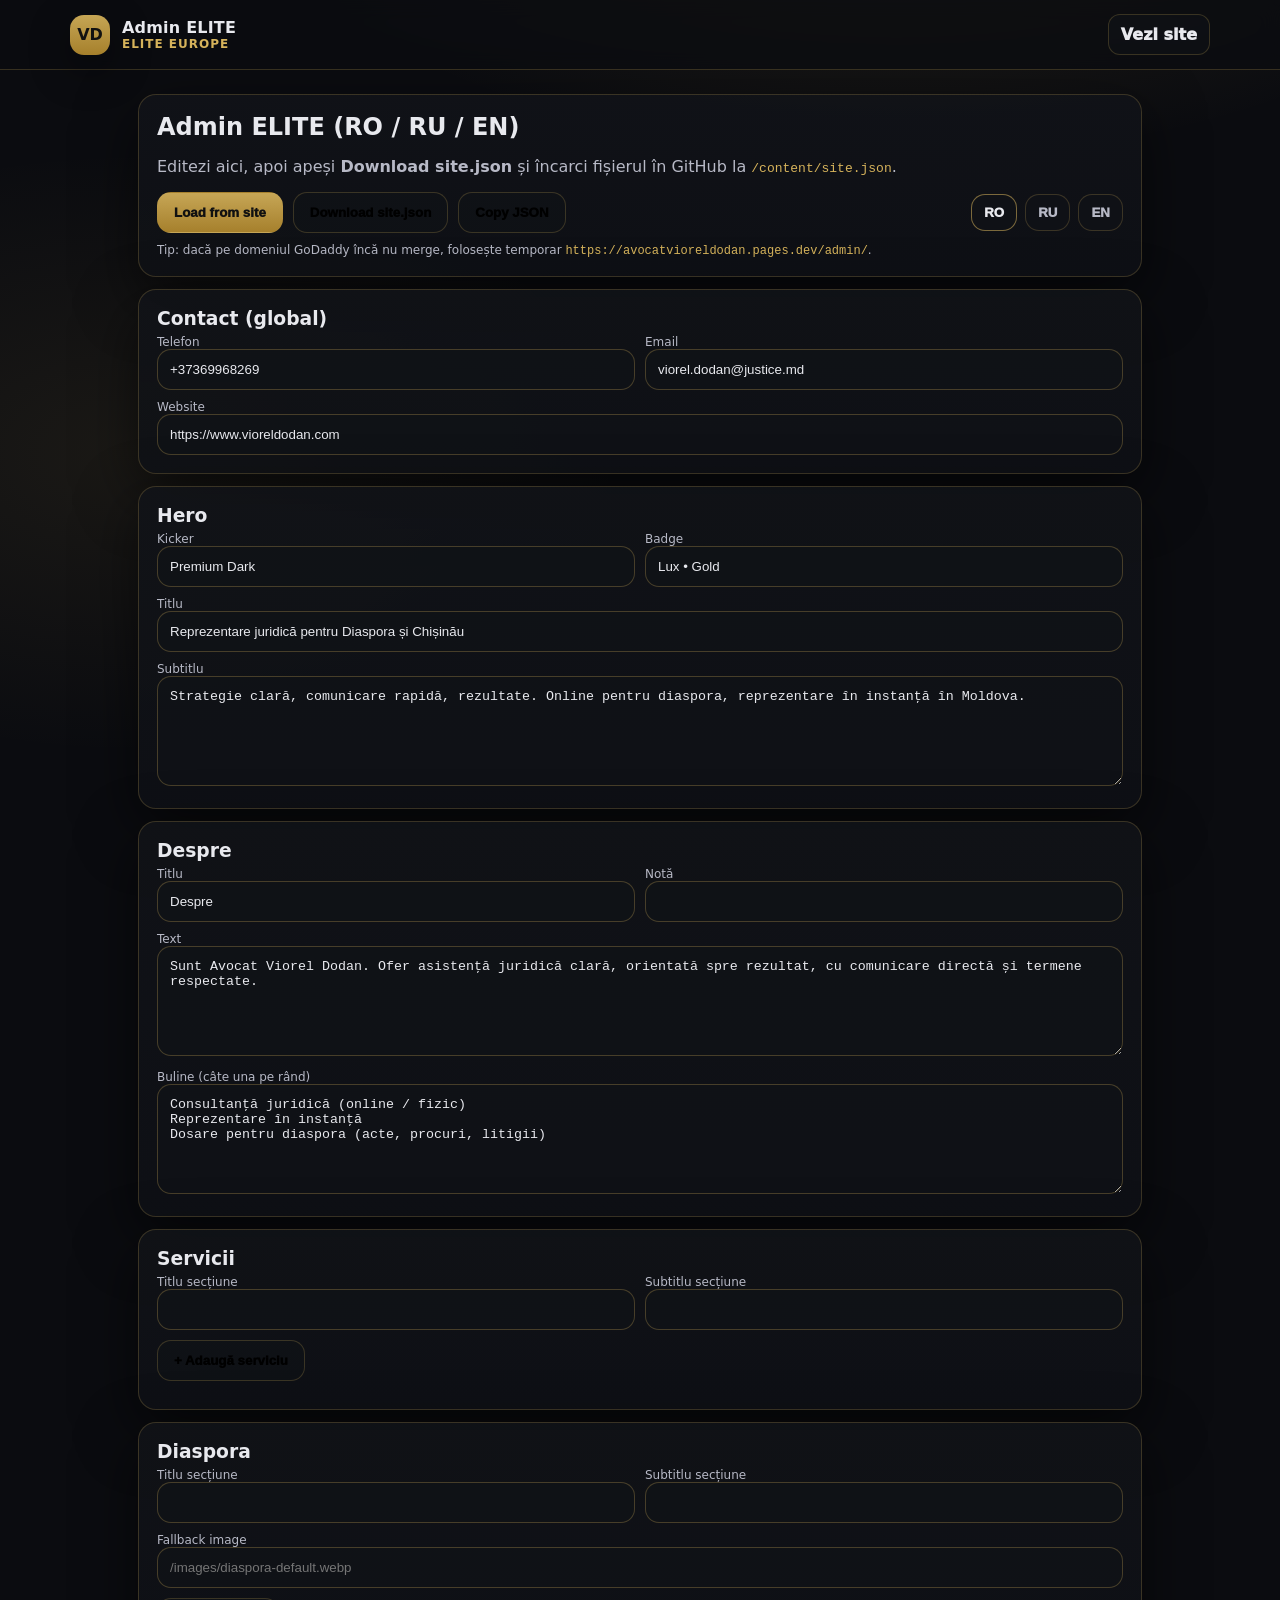
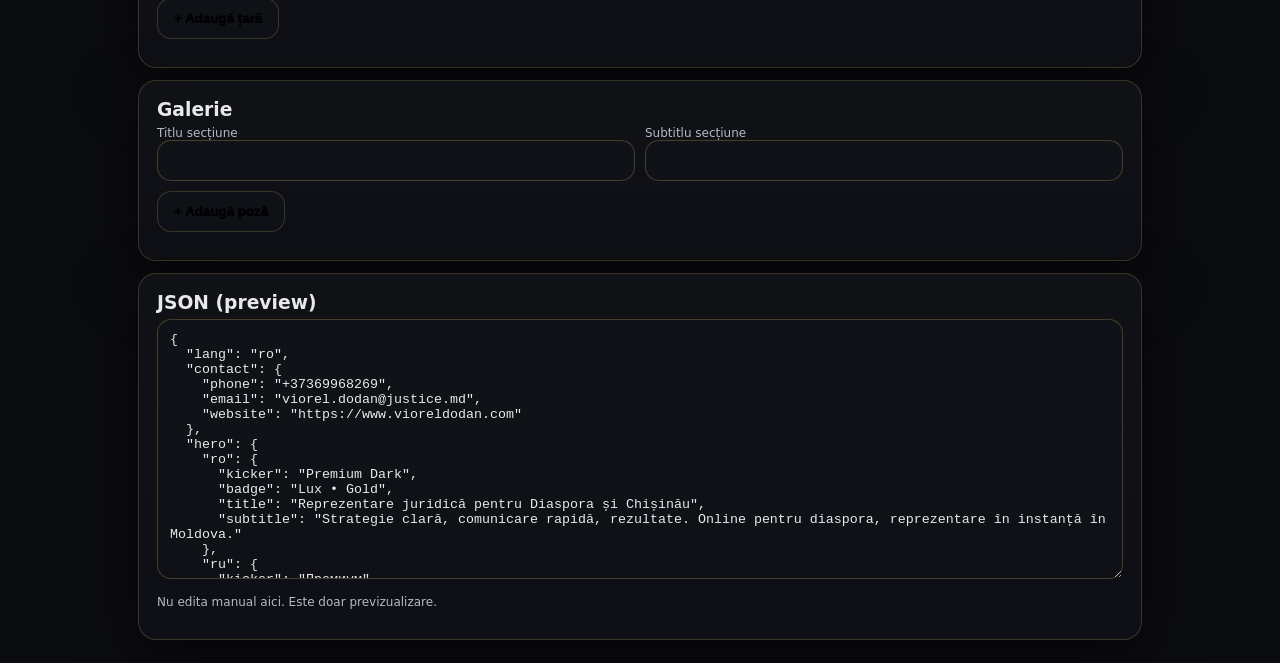
==== admin/index.html @ 867191c7 "Update index.html" ====
<!doctype html>
<html lang="ro">
<head>
  <meta charset="utf-8" />
  <meta name="viewport" content="width=device-width, initial-scale=1" />
  <title>Admin ELITE — Avocat Viorel Dodan</title>
  <link rel="stylesheet" href="/styles.css" />
  <style>
    .admin-wrap{max-width:1040px;margin:24px auto;padding:0 18px}
    .admin-grid{display:grid;gap:12px}
    .row{display:grid;grid-template-columns:1fr 1fr;gap:10px}
    @media(max-width:900px){.row{grid-template-columns:1fr}}
    input, textarea, select{
      width:100%;padding:12px 12px;border-radius:14px;
      border:1px solid rgba(214,179,91,.28);
      background:rgba(17,19,24,.7);color:var(--text)
    }
    textarea{min-height:110px;resize:vertical}
    .btnbar{display:flex;gap:10px;flex-wrap:wrap;align-items:center}
    .tiny{font-size:12px;color:var(--muted)}
    .item{border:1px solid rgba(214,179,91,.22);border-radius:16px;padding:12px;background:rgba(17,19,24,.55)}
    .item h4{margin:0 0 8px}
    .tabs{display:flex;gap:8px;flex-wrap:wrap}
    .tab{
      cursor:pointer;border:1px solid rgba(214,179,91,.22);
      background:rgba(17,19,24,.55);color:var(--muted);
      padding:10px 12px;border-radius:14px;font-weight:950
    }
    .tab.active{color:var(--text);border-color:rgba(214,179,91,.55)}
    .help{margin-top:10px}
    code{color:var(--gold)}
  </style>
</head>
<body>
  <div class="topbar">
    <div class="container nav">
      <div class="brand">
        <div class="logo">VD</div>
        <div class="brandtext">
          <div class="name">Admin ELITE</div>
          <div class="tag">ELITE EUROPE</div>
        </div>
      </div>
      <div class="btnbar">
        <a class="btn ghost" href="/" style="padding:10px 12px;border-radius:12px">Vezi site</a>
      </div>
    </div>
  </div>

  <div class="admin-wrap">
    <div class="card pad">
      <h2>Admin ELITE (RO / RU / EN)</h2>
      <p class="muted">
        Editezi aici, apoi apeși <strong>Download site.json</strong> și încarci fișierul în GitHub la <code>/content/site.json</code>.
      </p>

      <div class="btnbar">
        <button class="btn primary" id="loadBtn" type="button">Load from site</button>
        <button class="btn ghost" id="downloadBtn" type="button">Download site.json</button>
        <button class="btn ghost" id="copyBtn" type="button">Copy JSON</button>
        <div style="margin-left:auto" class="tabs">
          <button class="tab active" id="tabRO" type="button" data-lang="ro">RO</button>
          <button class="tab" id="tabRU" type="button" data-lang="ru">RU</button>
          <button class="tab" id="tabEN" type="button" data-lang="en">EN</button>
        </div>
      </div>

      <div class="help tiny">
        Tip: dacă pe domeniul GoDaddy încă nu merge, folosește temporar <code>https://avocatvioreldodan.pages.dev/admin/</code>.
      </div>
    </div>

    <div class="admin-grid" style="margin-top:12px">

      <div class="card pad">
        <h3>Contact (global)</h3>
        <div class="row">
          <div><div class="tiny">Telefon</div><input id="phone" placeholder="+373..." /></div>
          <div><div class="tiny">Email</div><input id="email" placeholder="email..." /></div>
        </div>
        <div style="margin-top:10px">
          <div class="tiny">Website</div>
          <input id="website" placeholder="https://..." />
        </div>
      </div>

      <div class="card pad">
        <h3>Hero</h3>
        <div class="row">
          <div><div class="tiny">Kicker</div><input id="heroKicker" /></div>
          <div><div class="tiny">Badge</div><input id="heroBadge" /></div>
        </div>
        <div style="margin-top:10px"><div class="tiny">Titlu</div><input id="heroTitle" /></div>
        <div style="margin-top:10px"><div class="tiny">Subtitlu</div><textarea id="heroSub"></textarea></div>
      </div>

      <div class="card pad">
        <h3>Despre</h3>
        <div class="row">
          <div><div class="tiny">Titlu</div><input id="aboutTitle" /></div>
          <div><div class="tiny">Notă</div><input id="aboutNote" /></div>
        </div>
        <div style="margin-top:10px"><div class="tiny">Text</div><textarea id="aboutText"></textarea></div>
        <div style="margin-top:10px">
          <div class="tiny">Buline (câte una pe rând)</div>
          <textarea id="aboutBullets" placeholder="Linia 1&#10;Linia 2&#10;Linia 3"></textarea>
        </div>
      </div>

      <div class="card pad">
        <h3>Servicii</h3>
        <div class="row">
          <div><div class="tiny">Titlu secțiune</div><input id="servicesTitle" /></div>
          <div><div class="tiny">Subtitlu secțiune</div><input id="servicesSub" /></div>
        </div>
        <div style="margin-top:10px" class="btnbar">
          <button class="btn ghost" id="addService" type="button">+ Adaugă serviciu</button>
        </div>
        <div id="servicesList" style="margin-top:10px;display:grid;gap:10px"></div>
      </div>

      <div class="card pad">
        <h3>Diaspora</h3>
        <div class="row">
          <div><div class="tiny">Titlu secțiune</div><input id="diasporaTitle" /></div>
          <div><div class="tiny">Subtitlu secțiune</div><input id="diasporaSub" /></div>
        </div>
        <div style="margin-top:10px">
          <div class="tiny">Fallback image</div>
          <input id="diasporaFallback" placeholder="/images/diaspora-default.webp" />
        </div>
        <div style="margin-top:10px" class="btnbar">
          <button class="btn ghost" id="addCountry" type="button">+ Adaugă țară</button>
        </div>
        <div id="diasporaList" style="margin-top:10px;display:grid;gap:10px"></div>
      </div>

      <div class="card pad">
        <h3>Galerie</h3>
        <div class="row">
          <div><div class="tiny">Titlu secțiune</div><input id="galleryTitle" /></div>
          <div><div class="tiny">Subtitlu secțiune</div><input id="gallerySub" /></div>
        </div>
        <div style="margin-top:10px" class="btnbar">
          <button class="btn ghost" id="addGallery" type="button">+ Adaugă poză</button>
        </div>
        <div id="galleryList" style="margin-top:10px;display:grid;gap:10px"></div>
      </div>

      <div class="card pad">
        <h3>JSON (preview)</h3>
        <textarea id="jsonPreview" style="min-height:260px"></textarea>
        <p class="tiny">Nu edita manual aici. Este doar previzualizare.</p>
      </div>

    </div>
  </div>

  <script src="/admin/admin.js"></script>
</body>
</html>
---- styles.css ----
:root{
  --bg:#0b0c10;
  --panel:#111318;
  --panel2:#0f1116;
  --text:#e8e9ee;
  --muted:#b7b9c6;
  --gold:#d6b35b;
  --gold2:#b38a2e;
  --line:rgba(214,179,91,.22);
  --shadow:0 20px 60px rgba(0,0,0,.55);
  --radius:18px;
  --max:1140px;
}
*{box-sizing:border-box}
html,body{margin:0;padding:0}
body{
  background:
    radial-gradient(1200px 650px at 70% -10%, rgba(214,179,91,.16), transparent 60%),
    radial-gradient(900px 550px at 10% 20%, rgba(214,179,91,.08), transparent 55%),
    var(--bg);
  color:var(--text);
  font-family: ui-sans-serif, system-ui, -apple-system, Segoe UI, Roboto, Arial;
}
a{color:inherit;text-decoration:none}
.container{max-width:var(--max);margin:0 auto;padding:0 18px}

.topbar{
  position:sticky;top:0;z-index:50;
  background:rgba(11,12,16,.76);
  backdrop-filter: blur(10px);
  border-bottom:1px solid var(--line);
}
.nav{display:flex;align-items:center;justify-content:space-between;gap:12px;padding:14px 0}
.brand{display:flex;align-items:center;gap:12px}
.logo{
  width:40px;height:40px;border-radius:14px;
  display:grid;place-items:center;
  background:linear-gradient(180deg, rgba(214,179,91,.92), rgba(179,138,46,.92));
  color:#111;font-weight:900;
  box-shadow:0 14px 40px rgba(0,0,0,.45);
}
.brandtext .name{font-weight:900;letter-spacing:.2px}
.brandtext .tag{color:var(--gold);font-weight:900;font-size:12px;letter-spacing:1px}

.menu{display:flex;gap:14px;flex-wrap:wrap;justify-content:center}
.menu a{color:var(--muted);font-weight:800;font-size:14px}
.menu a.active{color:var(--text)}
.lang{display:flex;gap:6px}
.lang button{
  cursor:pointer;
  border:1px solid var(--line);
  background:transparent;
  color:var(--muted);
  padding:8px 10px;border-radius:12px;font-weight:900
}
.lang button.active{color:var(--text);border-color:rgba(214,179,91,.55)}
.lang button:disabled{opacity:.35;cursor:not-allowed}

.hero{
  position:relative;
  min-height:74vh;
  display:grid;
  align-items:center;
  border-bottom:1px solid var(--line);
}
.hero::before{
  content:"";
  position:absolute;inset:0;
  background:
    linear-gradient(90deg, rgba(11,12,16,.90) 0%, rgba(11,12,16,.72) 45%, rgba(11,12,16,.40) 70%, rgba(11,12,16,.92) 100%),
    url("/images/hero.webp") center/cover no-repeat;
  filter:saturate(1.05) contrast(1.05);
}
.hero-inner{position:relative;padding:62px 0}
.kicker{
  display:inline-flex;gap:10px;align-items:center;
  color:var(--muted);font-weight:900;text-transform:uppercase;font-size:12px;letter-spacing:.8px
}
.dot{width:8px;height:8px;border-radius:999px;background:var(--gold);box-shadow:0 0 0 6px rgba(214,179,91,.14)}
.pill{border:1px solid var(--line);padding:6px 10px;border-radius:999px;color:var(--gold)}
.h1{font-size:46px;line-height:1.04;margin:14px 0 12px;letter-spacing:.2px}
.sub{font-size:18px;color:var(--muted);max-width:760px;line-height:1.55}

@media (max-width: 920px){
  .hero{min-height:80vh}
  .hero::before{
    background:
      linear-gradient(180deg, rgba(11,12,16,.90) 0%, rgba(11,12,16,.55) 50%, rgba(11,12,16,.92) 100%),
      url("/images/hero-mobile.webp") center/cover no-repeat;
  }
  .h1{font-size:34px}
  .menu{display:none}
}

.cta{display:flex;gap:12px;flex-wrap:wrap;margin-top:22px}
.btn{
  display:inline-flex;align-items:center;justify-content:center;gap:10px;
  padding:12px 16px;border-radius:14px;border:1px solid var(--line);
  font-weight:950;
  background:rgba(17,19,24,.58);
}
.btn.primary{
  background:linear-gradient(180deg, rgba(214,179,91,.92), rgba(179,138,46,.92));
  color:#111;border-color:transparent;
}
.btn.small{padding:10px 12px;border-radius:12px;font-size:13px}

.section{padding:44px 0}
.card{
  background:linear-gradient(180deg, rgba(17,19,24,.88), rgba(15,17,22,.86));
  border:1px solid var(--line);
  border-radius:var(--radius);
  box-shadow:var(--shadow);
  overflow:hidden;
}
.pad{padding:18px}
.hr{height:1px;background:var(--line);margin:16px 0}
.muted{color:var(--muted)}
.head{margin-bottom:14px}
.head h2{margin:0 0 6px;font-size:28px}
h2{margin:0 0 10px}
h3{margin:0 0 6px}

.grid2{display:grid;grid-template-columns:1.1fr .9fr;gap:14px}
@media (max-width: 980px){.grid2{grid-template-columns:1fr}}

.media{position:relative;min-height:360px}
.media img{width:100%;height:100%;object-fit:cover;object-position:center 25%}
.media-overlay{
  position:absolute;left:16px;bottom:16px;
  background:rgba(11,12,16,.70);
  border:1px solid rgba(214,179,91,.22);
  border-radius:16px;
  padding:12px 14px;
}
.media-title{font-weight:950;color:var(--gold)}
.media-sub{font-size:13px;color:var(--muted)}

.cardgrid{display:grid;grid-template-columns:repeat(3,1fr);gap:14px}
@media (max-width: 980px){.cardgrid{grid-template-columns:1fr}}
.thumb{height:180px;background:#0c0d12}
.thumb img{width:100%;height:100%;object-fit:cover;object-position:center 25%}

.list{margin:10px 0 0 18px;color:var(--muted);line-height:1.6}

.mini{display:grid;grid-template-columns:repeat(3,1fr);gap:10px;margin-top:18px;max-width:860px}
@media (max-width: 980px){.mini{grid-template-columns:1fr}}
.mini-card{
  border:1px solid var(--line);
  border-radius:16px;
  padding:12px 14px;
  background:rgba(17,19,24,.55);
}
.mini-title{color:var(--muted);font-size:12px;font-weight:900;text-transform:uppercase;letter-spacing:.8px}
.mini-value{font-weight:950;margin-top:4px}

.pricing{display:grid;grid-template-columns:repeat(3,1fr);gap:12px}
@media (max-width: 980px){.pricing{grid-template-columns:1fr}}
.price{
  border:1px solid var(--line);
  border-radius:16px;
  padding:14px;
  background:rgba(17,19,24,.55);
}
.price-title{color:var(--muted);font-size:12px;font-weight:950;text-transform:uppercase;letter-spacing:.8px}
.price-val{font-size:22px;font-weight:950;margin-top:6px;color:var(--gold)}
.price-sub{color:var(--muted);margin-top:4px;font-size:13px}

.faq{display:grid;gap:10px}
.faq-item{
  border:1px solid var(--line);
  border-radius:16px;
  padding:12px 14px;
  background:rgba(17,19,24,.55);
}
.faq-item summary{cursor:pointer;font-weight:950}
.faq-body{color:var(--muted);margin-top:10px;line-height:1.6}

.gallery{display:grid;grid-template-columns:repeat(3,1fr);gap:10px}
@media(max-width:980px){.gallery{grid-template-columns:repeat(2,1fr)}}
.gallery a{display:block;border-radius:16px;overflow:hidden;border:1px solid var(--line);background:#0c0d12}
.gallery img{width:100%;height:200px;object-fit:cover;object-position:center 22%}

.contact-grid{display:grid;grid-template-columns:repeat(3,1fr);gap:12px;margin-top:14px}
@media (max-width:980px){.contact-grid{grid-template-columns:1fr}}
.contact-item{border:1px solid var(--line);border-radius:16px;padding:12px 14px;background:rgba(17,19,24,.55)}
.contact-title{color:var(--muted);font-size:12px;font-weight:950;text-transform:uppercase;letter-spacing:.8px}
.contact-val{font-weight:950;margin-top:6px;display:block;color:var(--text)}

.floatbar{position:fixed;right:14px;bottom:14px;display:flex;flex-direction:column;gap:10px;z-index:80}
.fab{
  display:flex;align-items:center;gap:10px;
  padding:12px 14px;border-radius:999px;
  background:rgba(17,19,24,.92);
  border:1px solid rgba(214,179,91,.28);
  box-shadow:0 14px 50px rgba(0,0,0,.5);
}
.fab strong{font-size:13px}
.small{font-size:12px;color:var(--muted)}

.lightbox{
  position:fixed;inset:0;
  background:rgba(0,0,0,.86);
  display:none;
  place-items:center;
  z-index:200;
  padding:18px;
}
.lightbox.open{display:grid}
.lightbox img{
  max-width:min(1100px, 94vw);
  max-height:86vh;
  border-radius:18px;
  border:1px solid rgba(214,179,91,.26);
}
.lb-close{
  position:absolute;top:18px;right:22px;
  width:44px;height:44px;border-radius:14px;
  border:1px solid rgba(214,179,91,.35);
  background:rgba(17,19,24,.8);
  color:var(--text);
  font-size:26px;
  cursor:pointer;
}

.footer{padding:26px 0 40px;color:var(--muted);border-top:1px solid var(--line);margin-top:44px}
.foot{display:flex;justify-content:space-between;gap:12px;flex-wrap:wrap}
.gold{color:var(--gold);font-weight:950}
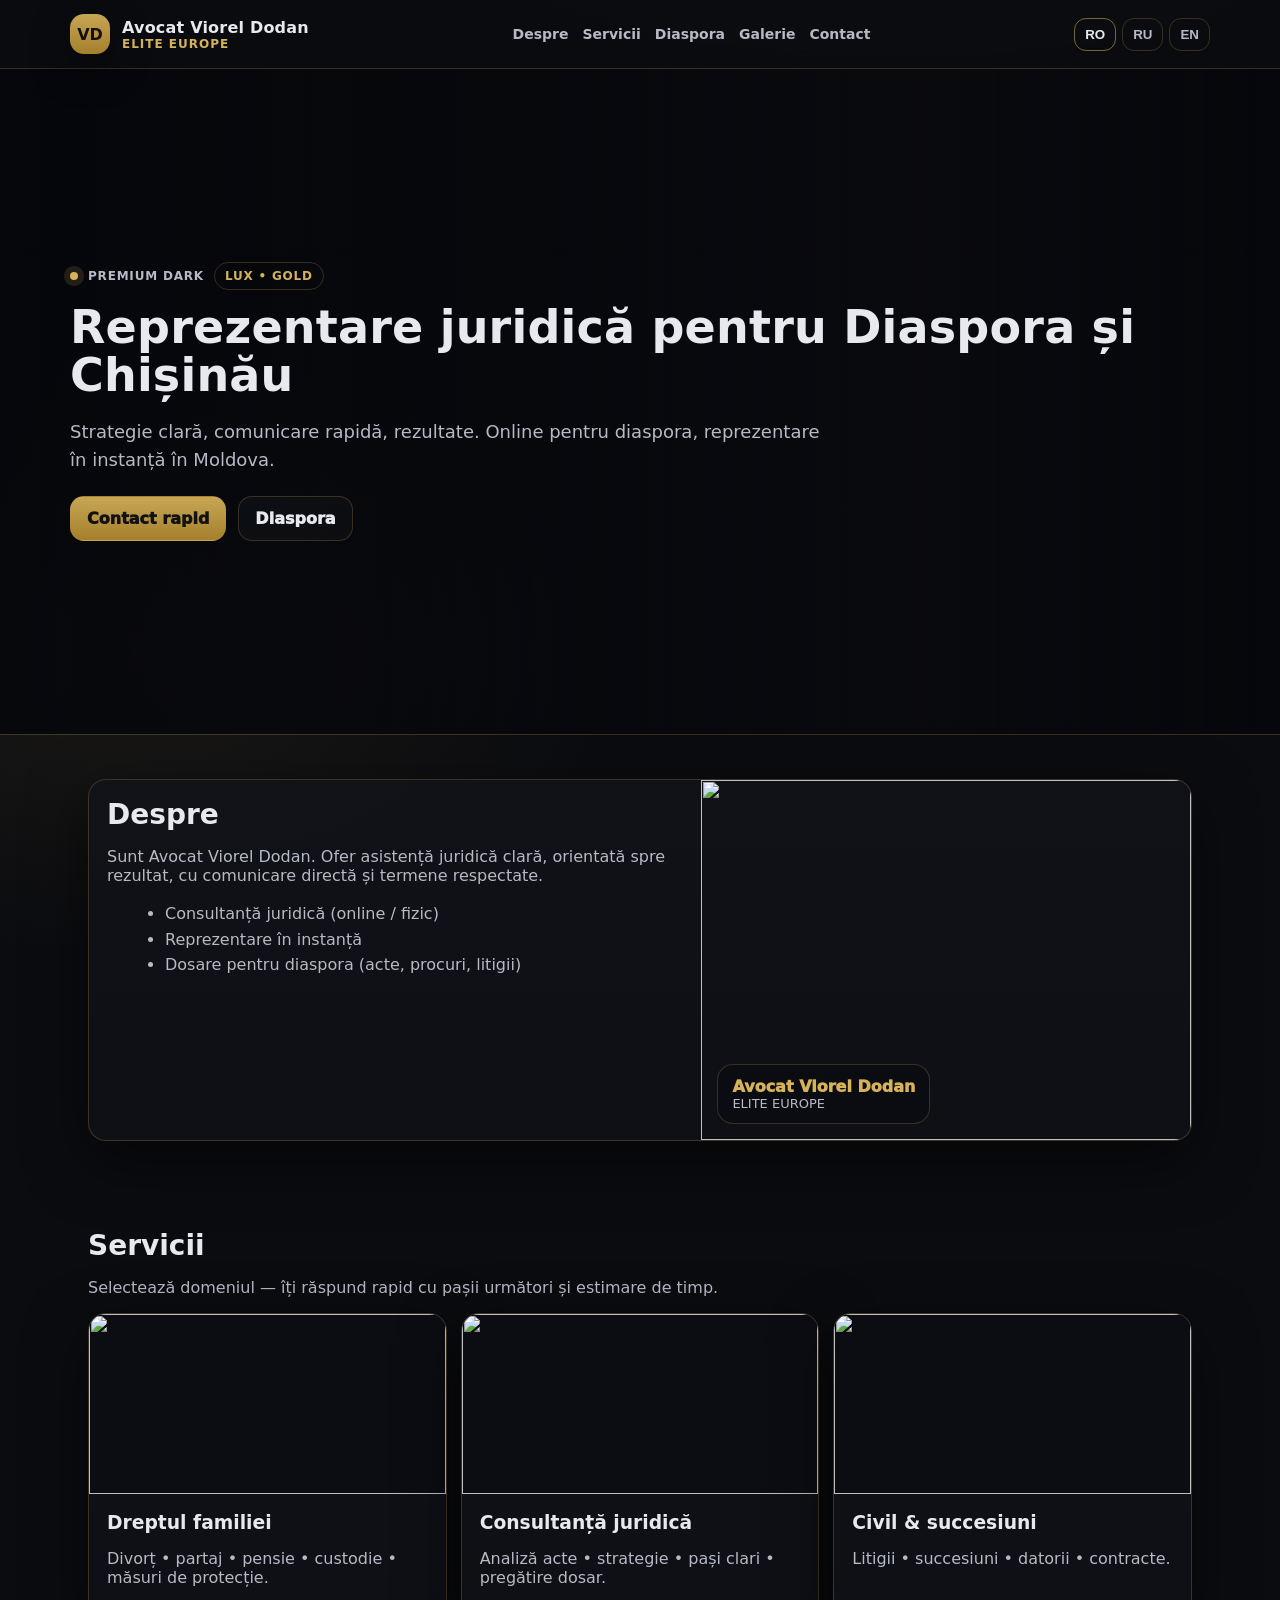
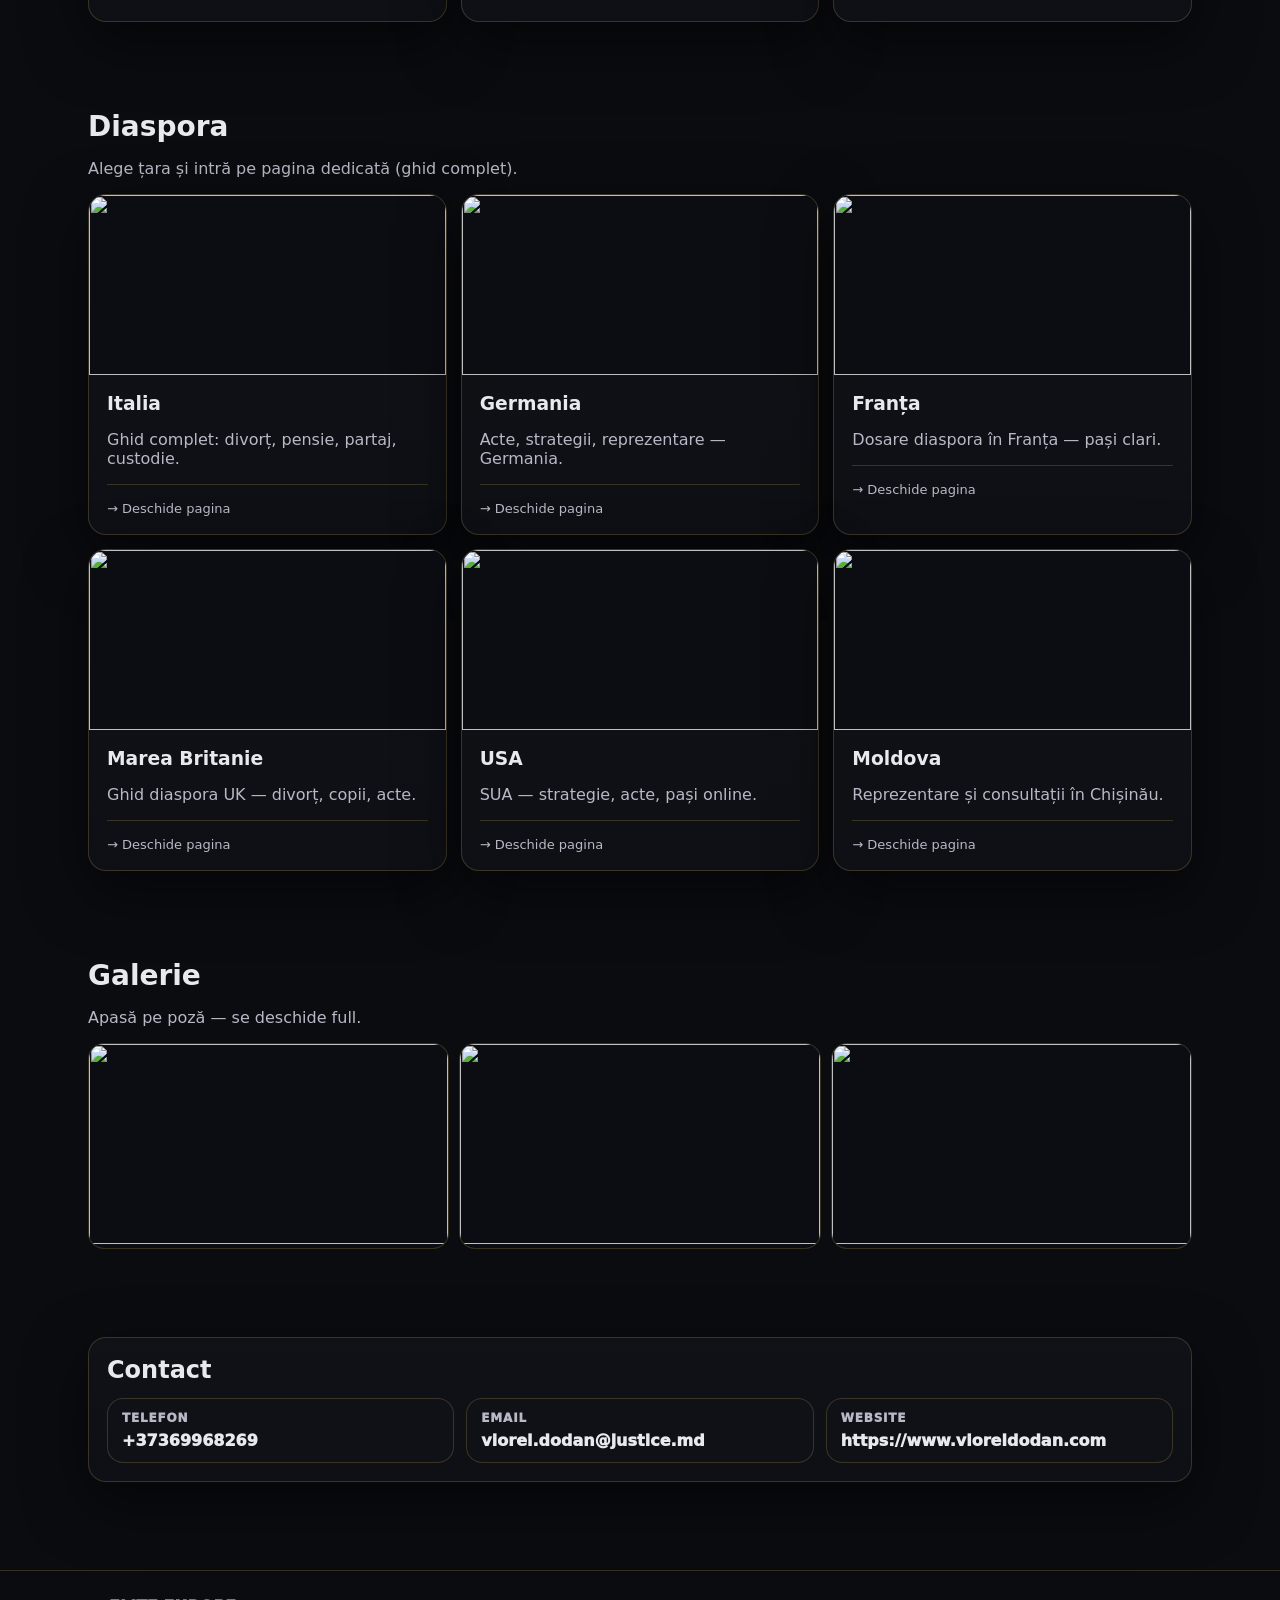
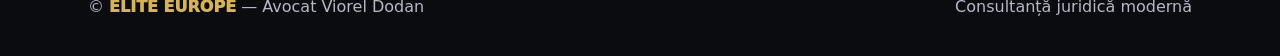
==== commit 638392b5: "Update index.html" ====
--- a/admin/index.html
+++ b/admin/index.html
@@ -31,7 +31,25 @@
     code{color:var(--gold)}
   </style>
 </head>
-<body>
+<body><script>
+(function () {
+
+  const PASS = "ELITE2026"; // ← parola ta (poți schimba)
+
+  const ok = sessionStorage.getItem("admin_ok");
+
+  if (ok !== "yes") {
+    const p = prompt("Admin login — introdu parola:");
+    if (p !== PASS) {
+      alert("Acces refuzat.");
+      window.location.href = "/";
+      return;
+    }
+    sessionStorage.setItem("admin_ok","yes");
+  }
+
+})();
+</script>
   <div class="topbar">
     <div class="container nav">
       <div class="brand">
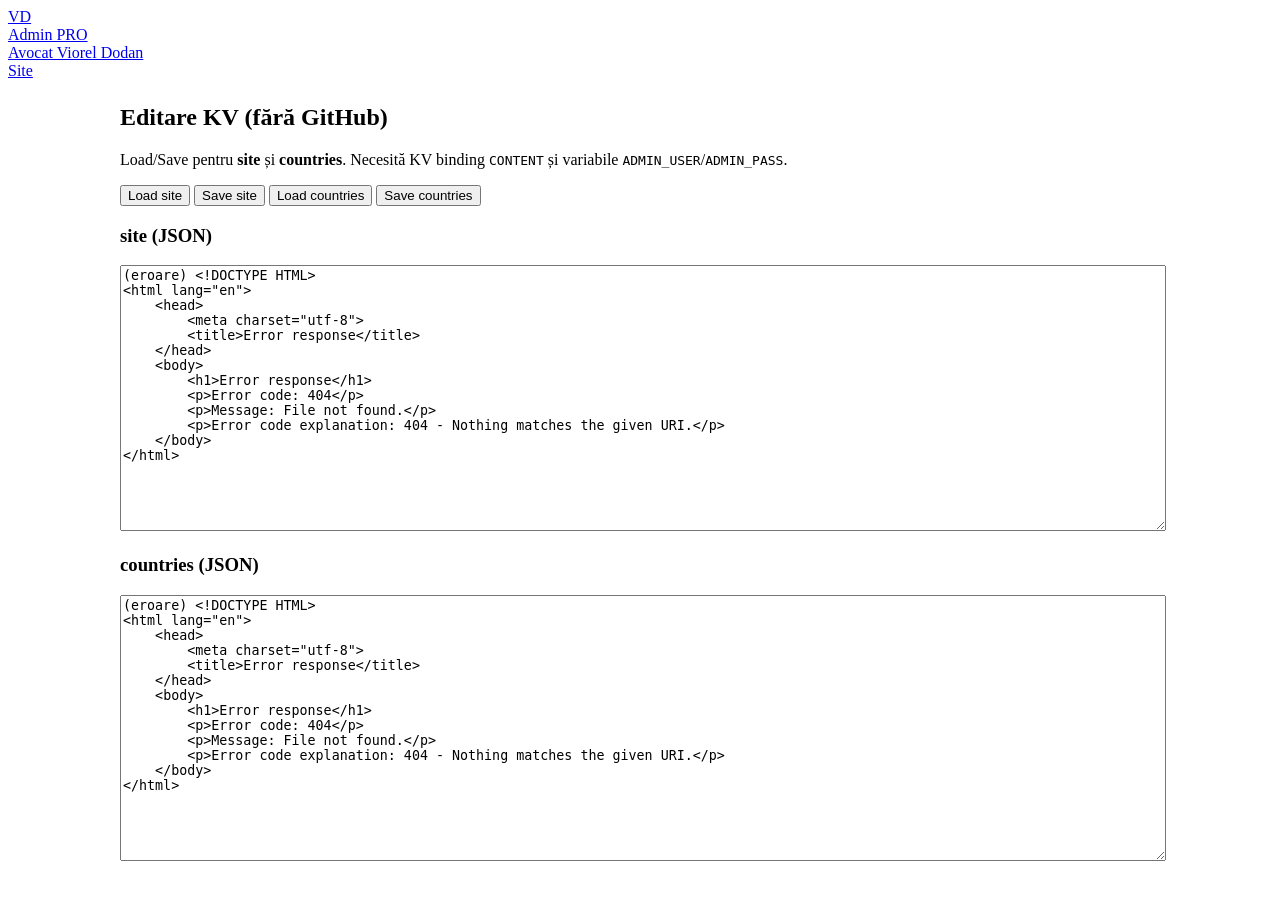
==== commit 05111557: "Add files via upload" ====
--- a/admin/index.html
+++ b/admin/index.html
@@ -1,179 +1,39 @@
 <!doctype html>
-<html lang="ro">
-<head>
-  <meta charset="utf-8" />
-  <meta name="viewport" content="width=device-width, initial-scale=1" />
-  <title>Admin ELITE — Avocat Viorel Dodan</title>
-  <link rel="stylesheet" href="/styles.css" />
-  <style>
-    .admin-wrap{max-width:1040px;margin:24px auto;padding:0 18px}
-    .admin-grid{display:grid;gap:12px}
-    .row{display:grid;grid-template-columns:1fr 1fr;gap:10px}
-    @media(max-width:900px){.row{grid-template-columns:1fr}}
-    input, textarea, select{
-      width:100%;padding:12px 12px;border-radius:14px;
-      border:1px solid rgba(214,179,91,.28);
-      background:rgba(17,19,24,.7);color:var(--text)
-    }
-    textarea{min-height:110px;resize:vertical}
-    .btnbar{display:flex;gap:10px;flex-wrap:wrap;align-items:center}
-    .tiny{font-size:12px;color:var(--muted)}
-    .item{border:1px solid rgba(214,179,91,.22);border-radius:16px;padding:12px;background:rgba(17,19,24,.55)}
-    .item h4{margin:0 0 8px}
-    .tabs{display:flex;gap:8px;flex-wrap:wrap}
-    .tab{
-      cursor:pointer;border:1px solid rgba(214,179,91,.22);
-      background:rgba(17,19,24,.55);color:var(--muted);
-      padding:10px 12px;border-radius:14px;font-weight:950
-    }
-    .tab.active{color:var(--text);border-color:rgba(214,179,91,.55)}
-    .help{margin-top:10px}
-    code{color:var(--gold)}
-  </style>
-</head>
-<body><script>
-(function () {
-
-  const PASS = "ELITE2026"; // ← parola ta (poți schimba)
-
-  const ok = sessionStorage.getItem("admin_ok");
-
-  if (ok !== "yes") {
-    const p = prompt("Admin login — introdu parola:");
-    if (p !== PASS) {
-      alert("Acces refuzat.");
-      window.location.href = "/";
-      return;
-    }
-    sessionStorage.setItem("admin_ok","yes");
-  }
-
+<html lang="ro"><head>
+<meta charset="utf-8"><meta name="viewport" content="width=device-width, initial-scale=1">
+<title>Admin PRO — Avocat Viorel Dodan</title>
+<link rel="stylesheet" href="/assets/styles.css">
+<style>.admin-wrap{max-width:1040px;margin:24px auto;padding:0 18px}textarea{width:100%;min-height:260px}</style>
+</head><body>
+<div class="topbar"><div class="container nav">
+  <a class="brand" href="/ro"><div class="logo">VD</div><div class="brandtext"><div class="name">Admin PRO</div><div class="tag">Avocat Viorel Dodan</div></div></a>
+  <div class="lang"><a class="langbtn" href="/ro">Site</a></div>
+</div></div>
+<div class="admin-wrap">
+  <div class="card pad">
+    <h2>Editare KV (fără GitHub)</h2>
+    <p class="muted">Load/Save pentru <b>site</b> și <b>countries</b>. Necesită KV binding <code>CONTENT</code> și variabile <code>ADMIN_USER</code>/<code>ADMIN_PASS</code>.</p>
+    <div class="cta">
+      <button class="btn primary" id="loadSite">Load site</button>
+      <button class="btn" id="saveSite">Save site</button>
+      <button class="btn primary" id="loadCountries">Load countries</button>
+      <button class="btn" id="saveCountries">Save countries</button>
+    </div>
+  </div>
+  <div class="card pad" style="margin-top:12px"><h3>site (JSON)</h3><textarea id="siteBox"></textarea></div>
+  <div class="card pad" style="margin-top:12px"><h3>countries (JSON)</h3><textarea id="countriesBox"></textarea></div>
+</div>
+<script>
+async function jget(url){ const r=await fetch(url,{cache:'no-store'}); if(!r.ok) throw new Error(await r.text()); return await r.json(); }
+async function jput(url, obj){ const r=await fetch(url,{method:'PUT',headers:{'content-type':'application/json'},body:JSON.stringify(obj)}); if(!r.ok) throw new Error(await r.text()); return await r.json(); }
+const siteBox=document.getElementById('siteBox'); const countriesBox=document.getElementById('countriesBox');
+document.getElementById('loadSite').onclick=async()=>{ siteBox.value=JSON.stringify(await jget('/api/site'),null,2); };
+document.getElementById('saveSite').onclick=async()=>{ await jput('/api/site', JSON.parse(siteBox.value)); alert('Saved site'); };
+document.getElementById('loadCountries').onclick=async()=>{ countriesBox.value=JSON.stringify(await jget('/api/countries'),null,2); };
+document.getElementById('saveCountries').onclick=async()=>{ await jput('/api/countries', JSON.parse(countriesBox.value)); alert('Saved countries'); };
+(async()=>{
+  try{ siteBox.value=JSON.stringify(await jget('/api/site'),null,2); }catch(e){ siteBox.value='(eroare) '+e.message; }
+  try{ countriesBox.value=JSON.stringify(await jget('/api/countries'),null,2); }catch(e){ countriesBox.value='(eroare) '+e.message; }
 })();
 </script>
-  <div class="topbar">
-    <div class="container nav">
-      <div class="brand">
-        <div class="logo">VD</div>
-        <div class="brandtext">
-          <div class="name">Admin ELITE</div>
-          <div class="tag">ELITE EUROPE</div>
-        </div>
-      </div>
-      <div class="btnbar">
-        <a class="btn ghost" href="/" style="padding:10px 12px;border-radius:12px">Vezi site</a>
-      </div>
-    </div>
-  </div>
-
-  <div class="admin-wrap">
-    <div class="card pad">
-      <h2>Admin ELITE (RO / RU / EN)</h2>
-      <p class="muted">
-        Editezi aici, apoi apeși <strong>Download site.json</strong> și încarci fișierul în GitHub la <code>/content/site.json</code>.
-      </p>
-
-      <div class="btnbar">
-        <button class="btn primary" id="loadBtn" type="button">Load from site</button>
-        <button class="btn ghost" id="downloadBtn" type="button">Download site.json</button>
-        <button class="btn ghost" id="copyBtn" type="button">Copy JSON</button>
-        <div style="margin-left:auto" class="tabs">
-          <button class="tab active" id="tabRO" type="button" data-lang="ro">RO</button>
-          <button class="tab" id="tabRU" type="button" data-lang="ru">RU</button>
-          <button class="tab" id="tabEN" type="button" data-lang="en">EN</button>
-        </div>
-      </div>
-
-      <div class="help tiny">
-        Tip: dacă pe domeniul GoDaddy încă nu merge, folosește temporar <code>https://avocatvioreldodan.pages.dev/admin/</code>.
-      </div>
-    </div>
-
-    <div class="admin-grid" style="margin-top:12px">
-
-      <div class="card pad">
-        <h3>Contact (global)</h3>
-        <div class="row">
-          <div><div class="tiny">Telefon</div><input id="phone" placeholder="+373..." /></div>
-          <div><div class="tiny">Email</div><input id="email" placeholder="email..." /></div>
-        </div>
-        <div style="margin-top:10px">
-          <div class="tiny">Website</div>
-          <input id="website" placeholder="https://..." />
-        </div>
-      </div>
-
-      <div class="card pad">
-        <h3>Hero</h3>
-        <div class="row">
-          <div><div class="tiny">Kicker</div><input id="heroKicker" /></div>
-          <div><div class="tiny">Badge</div><input id="heroBadge" /></div>
-        </div>
-        <div style="margin-top:10px"><div class="tiny">Titlu</div><input id="heroTitle" /></div>
-        <div style="margin-top:10px"><div class="tiny">Subtitlu</div><textarea id="heroSub"></textarea></div>
-      </div>
-
-      <div class="card pad">
-        <h3>Despre</h3>
-        <div class="row">
-          <div><div class="tiny">Titlu</div><input id="aboutTitle" /></div>
-          <div><div class="tiny">Notă</div><input id="aboutNote" /></div>
-        </div>
-        <div style="margin-top:10px"><div class="tiny">Text</div><textarea id="aboutText"></textarea></div>
-        <div style="margin-top:10px">
-          <div class="tiny">Buline (câte una pe rând)</div>
-          <textarea id="aboutBullets" placeholder="Linia 1&#10;Linia 2&#10;Linia 3"></textarea>
-        </div>
-      </div>
-
-      <div class="card pad">
-        <h3>Servicii</h3>
-        <div class="row">
-          <div><div class="tiny">Titlu secțiune</div><input id="servicesTitle" /></div>
-          <div><div class="tiny">Subtitlu secțiune</div><input id="servicesSub" /></div>
-        </div>
-        <div style="margin-top:10px" class="btnbar">
-          <button class="btn ghost" id="addService" type="button">+ Adaugă serviciu</button>
-        </div>
-        <div id="servicesList" style="margin-top:10px;display:grid;gap:10px"></div>
-      </div>
-
-      <div class="card pad">
-        <h3>Diaspora</h3>
-        <div class="row">
-          <div><div class="tiny">Titlu secțiune</div><input id="diasporaTitle" /></div>
-          <div><div class="tiny">Subtitlu secțiune</div><input id="diasporaSub" /></div>
-        </div>
-        <div style="margin-top:10px">
-          <div class="tiny">Fallback image</div>
-          <input id="diasporaFallback" placeholder="/images/diaspora-default.webp" />
-        </div>
-        <div style="margin-top:10px" class="btnbar">
-          <button class="btn ghost" id="addCountry" type="button">+ Adaugă țară</button>
-        </div>
-        <div id="diasporaList" style="margin-top:10px;display:grid;gap:10px"></div>
-      </div>
-
-      <div class="card pad">
-        <h3>Galerie</h3>
-        <div class="row">
-          <div><div class="tiny">Titlu secțiune</div><input id="galleryTitle" /></div>
-          <div><div class="tiny">Subtitlu secțiune</div><input id="gallerySub" /></div>
-        </div>
-        <div style="margin-top:10px" class="btnbar">
-          <button class="btn ghost" id="addGallery" type="button">+ Adaugă poză</button>
-        </div>
-        <div id="galleryList" style="margin-top:10px;display:grid;gap:10px"></div>
-      </div>
-
-      <div class="card pad">
-        <h3>JSON (preview)</h3>
-        <textarea id="jsonPreview" style="min-height:260px"></textarea>
-        <p class="tiny">Nu edita manual aici. Este doar previzualizare.</p>
-      </div>
-
-    </div>
-  </div>
-
-  <script src="/admin/admin.js"></script>
-</body>
-</html>
+</body></html>
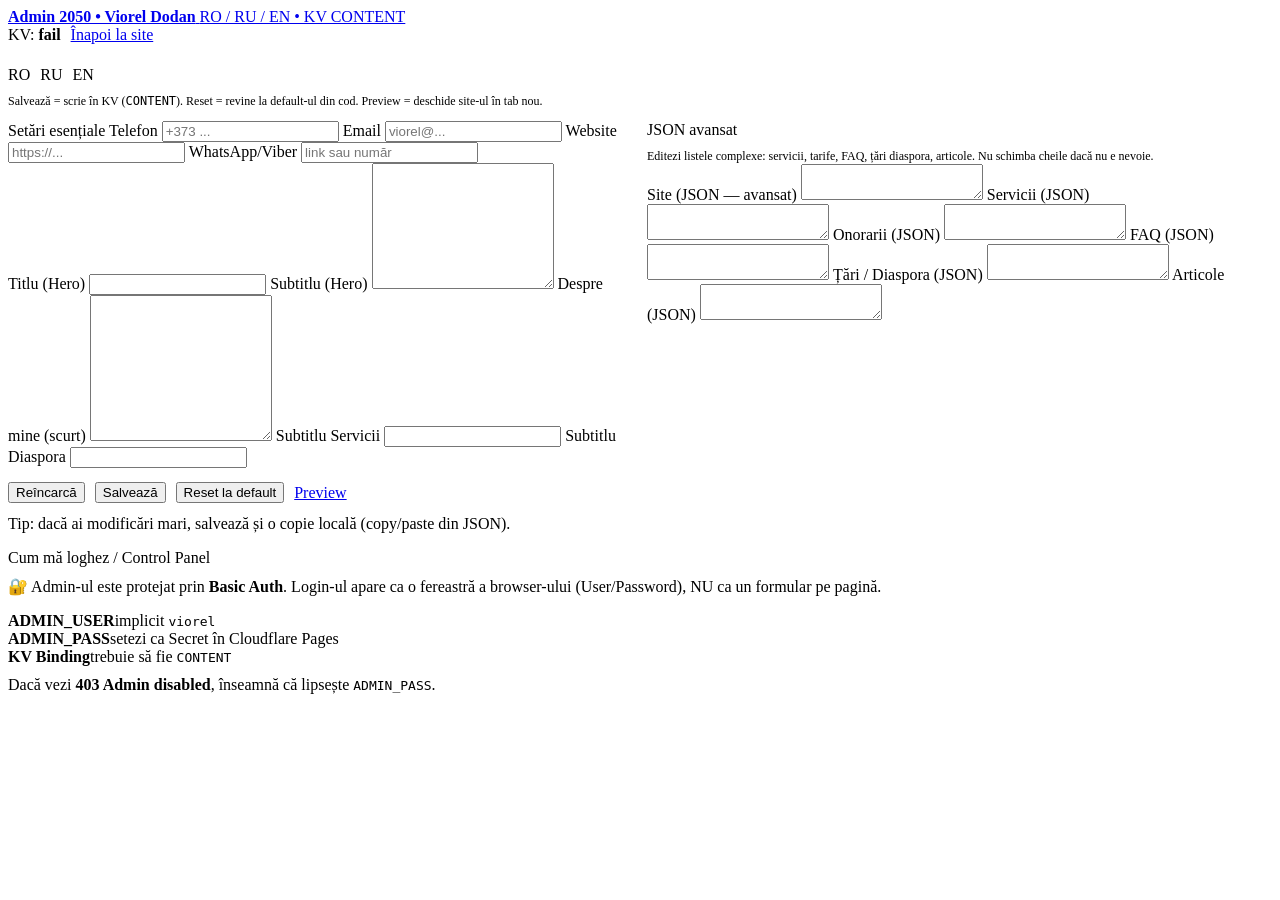
==== commit 1419758a: "Add files via upload" ====
--- a/admin/index.html
+++ b/admin/index.html
@@ -1,39 +1,147 @@
 <!doctype html>
-<html lang="ro"><head>
-<meta charset="utf-8"><meta name="viewport" content="width=device-width, initial-scale=1">
-<title>Admin PRO — Avocat Viorel Dodan</title>
-<link rel="stylesheet" href="/assets/styles.css">
-<style>.admin-wrap{max-width:1040px;margin:24px auto;padding:0 18px}textarea{width:100%;min-height:260px}</style>
-</head><body>
-<div class="topbar"><div class="container nav">
-  <a class="brand" href="/ro"><div class="logo">VD</div><div class="brandtext"><div class="name">Admin PRO</div><div class="tag">Avocat Viorel Dodan</div></div></a>
-  <div class="lang"><a class="langbtn" href="/ro">Site</a></div>
-</div></div>
-<div class="admin-wrap">
-  <div class="card pad">
-    <h2>Editare KV (fără GitHub)</h2>
-    <p class="muted">Load/Save pentru <b>site</b> și <b>countries</b>. Necesită KV binding <code>CONTENT</code> și variabile <code>ADMIN_USER</code>/<code>ADMIN_PASS</code>.</p>
-    <div class="cta">
-      <button class="btn primary" id="loadSite">Load site</button>
-      <button class="btn" id="saveSite">Save site</button>
-      <button class="btn primary" id="loadCountries">Load countries</button>
-      <button class="btn" id="saveCountries">Save countries</button>
+<html lang="ro">
+<head>
+  <meta charset="utf-8" />
+  <meta name="viewport" content="width=device-width,initial-scale=1" />
+  <title>Admin 2050 • avocat.vioreldodan.com</title>
+  <link rel="icon" href="/assets/img/favicon.svg" type="image/svg+xml"/>
+  <link rel="stylesheet" href="/assets/css/styles.css" />
+  <style>
+    .adminWrap{padding:22px 0}
+    .adminGrid{display:grid; gap:14px; grid-template-columns: 1fr 1fr;}
+    @media (max-width: 980px){ .adminGrid{grid-template-columns:1fr} }
+    .tabs{display:flex; gap:10px; flex-wrap:wrap}
+    .tab{cursor:pointer; user-select:none}
+    .tab.active{border-color: rgba(216,179,90,.38); color: var(--text)}
+    .row{display:flex; gap:10px; flex-wrap:wrap; align-items:center}
+    .mini{font-size:12px; color:var(--muted)}
+    .ok{color:var(--ok)}
+    .bad{color:var(--danger)}
+  </style>
+</head>
+<body>
+  <div id="progress" class="progress"></div>
+  <div id="toast" class="toast"></div>
+
+  <div class="topbar">
+    <div class="container">
+      <div class="nav">
+        <a class="brand" href="/ro/">
+          <div class="logo" aria-hidden="true"></div>
+          <div class="title">
+            <b>Admin 2050 • Viorel Dodan</b>
+            <span>RO / RU / EN • KV CONTENT</span>
+          </div>
+        </a>
+        <div class="row">
+          <span class="pill" id="kvStatus">KV: <strong>checking…</strong></span>
+          <a class="btn secondary" href="/ro/" rel="noreferrer">Înapoi la site</a>
+        </div>
+      </div>
     </div>
   </div>
-  <div class="card pad" style="margin-top:12px"><h3>site (JSON)</h3><textarea id="siteBox"></textarea></div>
-  <div class="card pad" style="margin-top:12px"><h3>countries (JSON)</h3><textarea id="countriesBox"></textarea></div>
+
+  <div class="container adminWrap">
+    <div class="card pad">
+      <div class="tabs">
+        <span class="pill tab active" data-lang="ro">RO</span>
+        <span class="pill tab" data-lang="ru">RU</span>
+        <span class="pill tab" data-lang="en">EN</span>
+      </div>
+      <p class="mini" style="margin-top:10px">
+        Salvează = scrie în KV (<code>CONTENT</code>). Reset = revine la default-ul din cod. Preview = deschide site-ul în tab nou.
+      </p>
+
+      <div class="adminGrid">
+        <div class="card pad">
+          <span class="kicker">Setări esențiale</span>
+
+          <label>Telefon</label>
+          <input id="phone" placeholder="+373 ..." />
+
+          <label>Email</label>
+          <input id="email" placeholder="viorel@..." />
+
+          <label>Website</label>
+          <input id="website" placeholder="https://..." />
+
+          <label>WhatsApp/Viber</label>
+          <input id="viber" placeholder="link sau număr" />
+
+          <div class="hr"></div>
+
+          <label>Titlu (Hero)</label>
+          <input id="heroTitle" />
+
+          <label>Subtitlu (Hero)</label>
+          <textarea id="heroSub" style="min-height:120px"></textarea>
+
+          <label>Despre mine (scurt)</label>
+          <textarea id="aboutText" style="min-height:140px"></textarea>
+
+          <label>Subtitlu Servicii</label>
+          <input id="servicesSub" />
+
+          <label>Subtitlu Diaspora</label>
+          <input id="diasporaSub" />
+        </div>
+
+        <div class="card pad">
+          <span class="kicker">JSON avansat</span>
+          <p class="mini" style="margin:10px 0 0">
+            Editezi listele complexe: servicii, tarife, FAQ, țări diaspora, articole. Nu schimba cheile dacă nu e nevoie.
+          </p>
+
+          <label>Site (JSON — avansat)</label>
+          <textarea id="siteJson"></textarea>
+
+
+<label>Servicii (JSON)</label>
+<textarea id="servicesJson"></textarea>
+
+<label>Onorarii (JSON)</label>
+<textarea id="pricingJson"></textarea>
+
+<label>FAQ (JSON)</label>
+<textarea id="faqJson"></textarea>
+
+          <label>Țări / Diaspora (JSON)</label>
+          <textarea id="countriesJson"></textarea>
+
+          <label>Articole (JSON)</label>
+          <textarea id="articlesJson"></textarea>
+        </div>
+      </div>
+
+      <div class="row" style="margin-top:14px">
+        <button class="btn" id="loadBtn">Reîncarcă</button>
+        <button class="btn" id="saveBtn">Salvează</button>
+        <button class="btn secondary" id="resetBtn">Reset la default</button>
+        <a class="btn ghost" id="previewBtn" href="/ro/" target="_blank" rel="noreferrer">Preview</a>
+      </div>
+      <p class="notice" style="margin-top:12px">
+        Tip: dacă ai modificări mari, salvează și o copie locală (copy/paste din JSON).
+      </p>
+
+<div class="card pad" style="margin-top:14px">
+  <span class="kicker">Cum mă loghez / Control Panel</span>
+  <p class="sub" style="margin-top:10px">
+    🔐 Admin-ul este protejat prin <b>Basic Auth</b>.
+    Login-ul apare ca o fereastră a browser-ului (User/Password), NU ca un formular pe pagină.
+  </p>
+  <div class="list">
+    <div class="li"><span class="dot"></span><div><b>ADMIN_USER</b><span>implicit <code>viorel</code></span></div></div>
+    <div class="li"><span class="dot"></span><div><b>ADMIN_PASS</b><span>setezi ca Secret în Cloudflare Pages</span></div></div>
+    <div class="li"><span class="dot"></span><div><b>KV Binding</b><span>trebuie să fie <code>CONTENT</code></span></div></div>
+  </div>
+  <p class="notice" style="margin-top:10px">
+    Dacă vezi <b>403 Admin disabled</b>, înseamnă că lipsește <code>ADMIN_PASS</code>.
+  </p>
 </div>
-<script>
-async function jget(url){ const r=await fetch(url,{cache:'no-store'}); if(!r.ok) throw new Error(await r.text()); return await r.json(); }
-async function jput(url, obj){ const r=await fetch(url,{method:'PUT',headers:{'content-type':'application/json'},body:JSON.stringify(obj)}); if(!r.ok) throw new Error(await r.text()); return await r.json(); }
-const siteBox=document.getElementById('siteBox'); const countriesBox=document.getElementById('countriesBox');
-document.getElementById('loadSite').onclick=async()=>{ siteBox.value=JSON.stringify(await jget('/api/site'),null,2); };
-document.getElementById('saveSite').onclick=async()=>{ await jput('/api/site', JSON.parse(siteBox.value)); alert('Saved site'); };
-document.getElementById('loadCountries').onclick=async()=>{ countriesBox.value=JSON.stringify(await jget('/api/countries'),null,2); };
-document.getElementById('saveCountries').onclick=async()=>{ await jput('/api/countries', JSON.parse(countriesBox.value)); alert('Saved countries'); };
-(async()=>{
-  try{ siteBox.value=JSON.stringify(await jget('/api/site'),null,2); }catch(e){ siteBox.value='(eroare) '+e.message; }
-  try{ countriesBox.value=JSON.stringify(await jget('/api/countries'),null,2); }catch(e){ countriesBox.value='(eroare) '+e.message; }
-})();
-</script>
-</body></html>
+    </div>
+  </div>
+
+  <script src="/assets/js/site.js"></script>
+  <script src="/admin/admin.js"></script>
+</body>
+</html>
